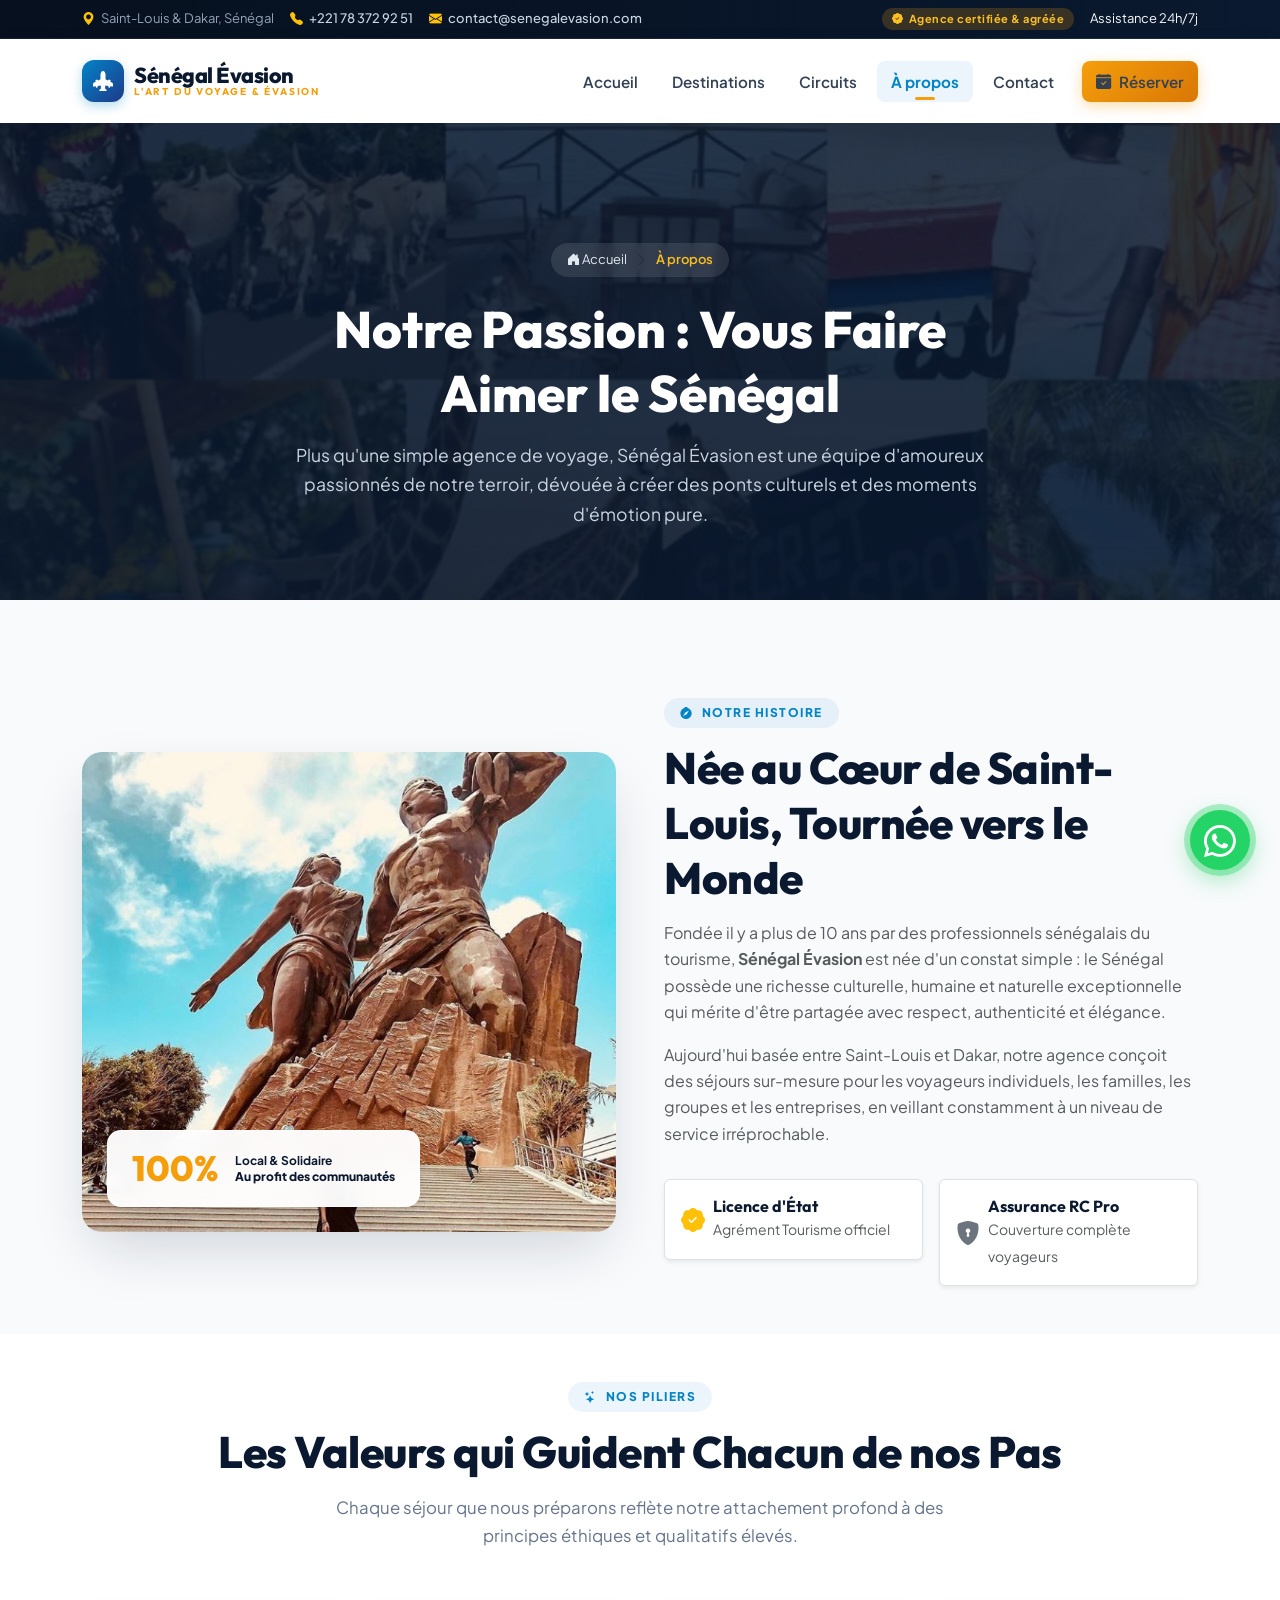
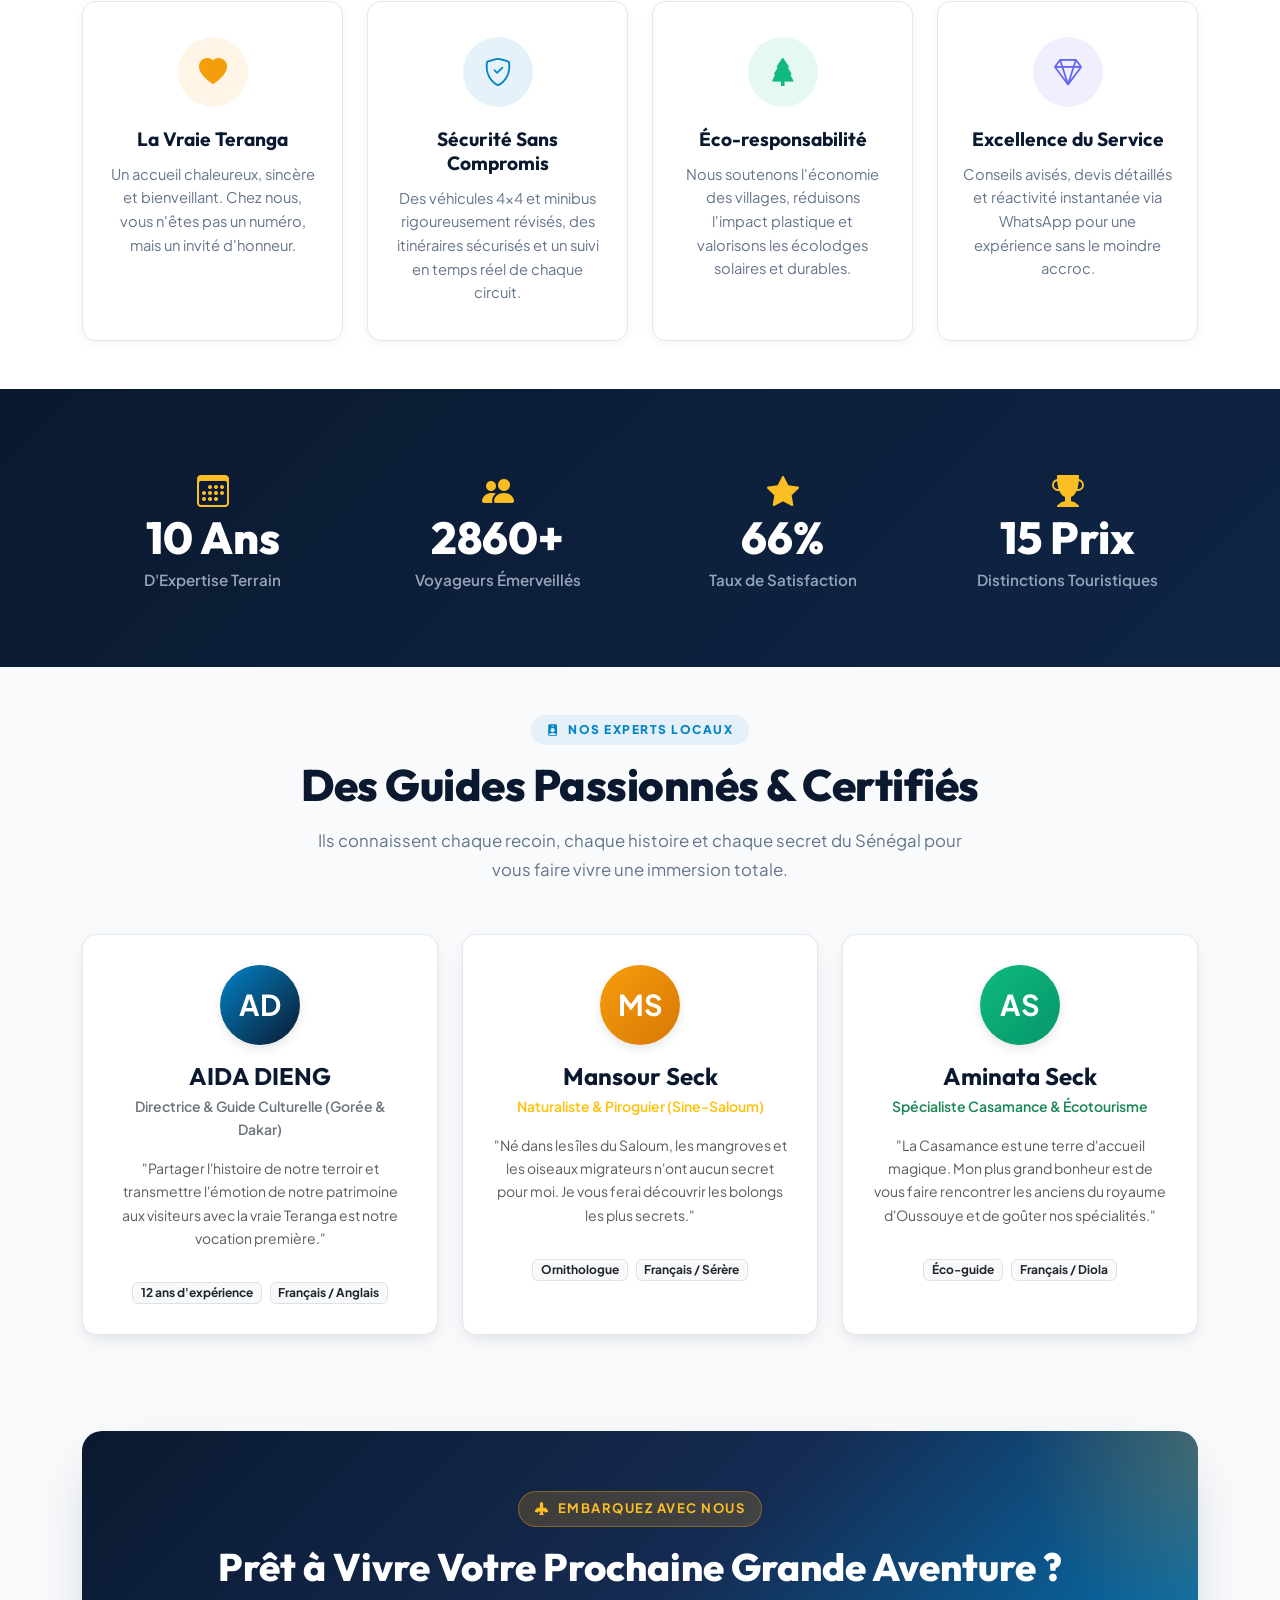
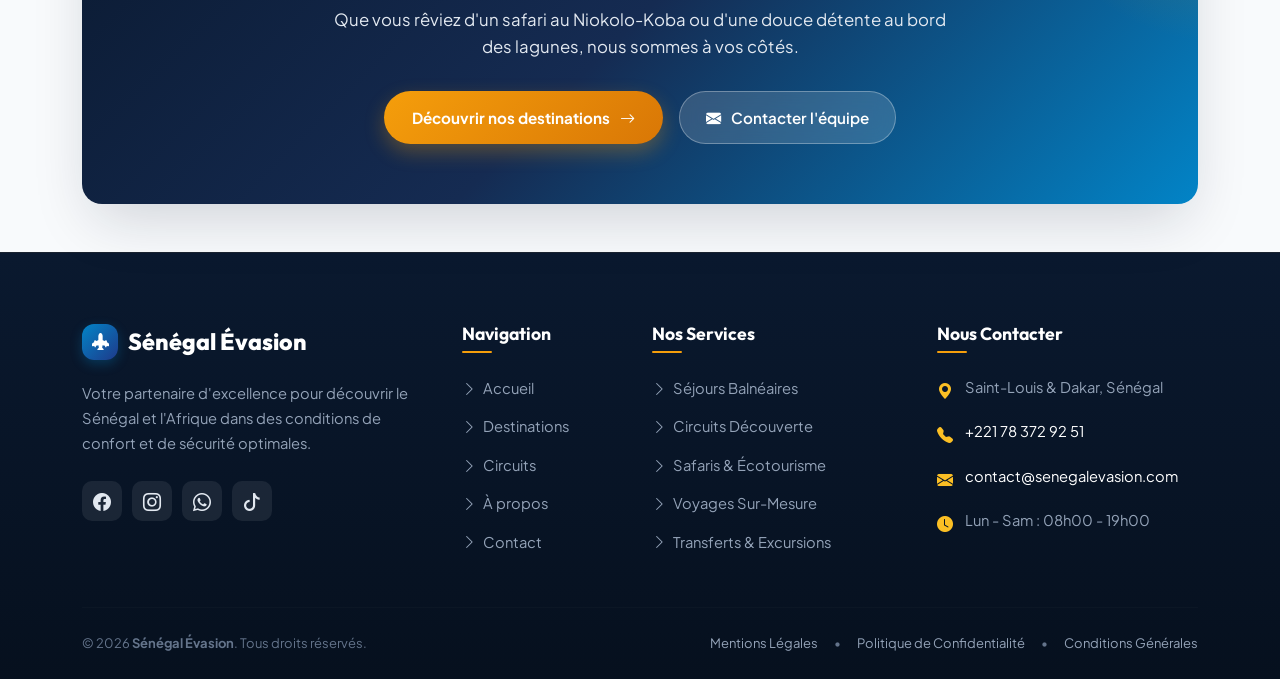
==== pages/apropos.html @ fc6376c0 "Add files via upload" ====
<!DOCTYPE html>
<html lang="fr">

<head>
    <meta charset="UTF-8">
    <meta name="viewport" content="width=device-width, initial-scale=1.0">
    <title>À Propos de Nous - Sénégal Évasion | Notre Histoire & Nos Valeurs</title>
    <meta name="description" content="Découvrez l'histoire de Sénégal Évasion, agence de voyage réceptive sénégalaise engagée pour un tourisme éthique, authentique et inoubliable.">

    <!-- Bootstrap 5 CSS -->
    <link href="https://cdn.jsdelivr.net/npm/bootstrap@5.3.3/dist/css/bootstrap.min.css" rel="stylesheet">

    <!-- Bootstrap Icons -->
    <link rel="stylesheet" href="https://cdn.jsdelivr.net/npm/bootstrap-icons@1.11.3/font/bootstrap-icons.min.css">

    <!-- Google Fonts -->
    <link rel="preconnect" href="https://fonts.googleapis.com">
    <link rel="preconnect" href="https://fonts.gstatic.com" crossorigin>
    <link href="https://fonts.googleapis.com/css2?family=Outfit:wght@400;500;600;700;800&family=Plus+Jakarta+Sans:wght@300;400;500;600;700;800&display=swap" rel="stylesheet">

    <!-- Stylesheet -->
    <link rel="stylesheet" href="../css/style.css">
</head>

<body>

    <!-- =====================================================
         1. TOP ANNOUNCEMENT BAR
    ===================================================== -->
    <div class="top-bar d-none d-md-block">
        <div class="container">
            <div class="d-flex justify-content-between align-items-center">
                <div class="d-flex align-items-center gap-3">
                    <span><i class="bi bi-geo-alt-fill text-warning me-1"></i> Saint-Louis & Dakar, Sénégal</span>
                    <span><i class="bi bi-telephone-fill text-warning me-1"></i> <a href="tel:+221783729251">+221 78 372 92 51</a></span>
                    <span><i class="bi bi-envelope-fill text-warning me-1"></i> <a href="mailto:contact@senegalevasion.com">contact@senegalevasion.com</a></span>
                </div>
                <div class="d-flex align-items-center gap-3">
                    <span class="top-bar-badge"><i class="bi bi-patch-check-fill"></i> Agence certifiée & agréée</span>
                    <span class="text-light">Assistance 24h/7j</span>
                </div>
            </div>
        </div>
    </div>

    <!-- =====================================================
         2. NAVBAR
    ===================================================== -->
    <nav class="navbar navbar-expand-lg sticky-top">
        <div class="container">
            <a class="navbar-brand" href="../index.html">
                <div class="brand-icon-wrapper">
                    <i class="bi bi-airplane-engines-fill"></i>
                </div>
                <div class="brand-text">
                    <span class="title">Sénégal Évasion</span>
                    <span class="subtitle">L'art du voyage & évasion</span>
                </div>
            </a>

            <button class="navbar-toggler" type="button" data-bs-toggle="collapse" data-bs-target="#mainMenu" aria-controls="mainMenu" aria-expanded="false" aria-label="Afficher le menu">
                <i class="bi bi-list fs-2 text-dark"></i>
            </button>

            <div class="collapse navbar-collapse" id="mainMenu">
                <ul class="navbar-nav ms-auto">
                    <li class="nav-item">
                        <a class="nav-link" href="../index.html">Accueil</a>
                    </li>
                    <li class="nav-item">
                        <a class="nav-link" href="destinations.html">Destinations</a>
                    </li>
                    <li class="nav-item">
                        <a class="nav-link" href="circuits.html">Circuits</a>
                    </li>
                    <li class="nav-item">
                        <a class="nav-link active" href="apropos.html">À propos</a>
                    </li>
                    <li class="nav-item">
                        <a class="nav-link" href="contact.html">Contact</a>
                    </li>
                    <li class="nav-item ms-lg-2 mt-2 mt-lg-0">
                        <a class="nav-link nav-btn-book" href="#reservationModal" data-bs-toggle="modal" data-bs-target="#reservationModal">
                            <i class="bi bi-calendar-check-fill"></i> Réserver
                        </a>
                    </li>
                </ul>
            </div>
        </div>
    </nav>

    <!-- =====================================================
         3. PAGE HERO BANNER
    ===================================================== -->
    <header class="page-hero-banner" style="background-image: linear-gradient(rgba(10, 25, 47, 0.85), rgba(10, 25, 47, 0.9)), url('../images/SENEGAL.jpg'); background-size: cover; background-position: center;">
        <div class="container page-hero-content">
            <div class="breadcrumb-custom">
                <a href="../index.html"><i class="bi bi-house-door-fill"></i> Accueil</a>
                <i class="bi bi-chevron-right text-muted"></i>
                <span>À propos</span>
            </div>
            <h1>Notre Passion : Vous Faire Aimer le Sénégal</h1>
            <p>Plus qu'une simple agence de voyage, Sénégal Évasion est une équipe d'amoureux passionnés de notre terroir, dévouée à créer des ponts culturels et des moments d'émotion pure.</p>
        </div>
    </header>

    <!-- =====================================================
         4. PRESENTATION & STORY
    ===================================================== -->
    <section class="py-5">
        <div class="container">
            <div class="row align-items-center g-5">
                <div class="col-lg-6">
                    <div class="engagement-image-wrapper">
                        <img src="../images/decouverte.jpg" alt="Découverte du Sénégal avec Sénégal Évasion">
                        <div class="floating-experience-card">
                            <div class="exp-number">100%</div>
                            <div class="exp-text">
                                Local & Solidaire<br>
                                <strong>Au profit des communautés</strong>
                            </div>
                        </div>
                    </div>
                </div>

                <div class="col-lg-6">
                    <span class="section-label"><i class="bi bi-compass-fill"></i> Notre Histoire</span>
                    <h2 class="section-title">Née au Cœur de Saint-Louis, Tournée vers le Monde</h2>
                    <p class="text-muted">Fondée il y a plus de 10 ans par des professionnels sénégalais du tourisme, <strong>Sénégal Évasion</strong> est née d'un constat simple : le Sénégal possède une richesse culturelle, humaine et naturelle exceptionnelle qui mérite d'être partagée avec respect, authenticité et élégance.</p>
                    <p class="text-muted">Aujourd'hui basée entre Saint-Louis et Dakar, notre agence conçoit des séjours sur-mesure pour les voyageurs individuels, les familles, les groupes et les entreprises, en veillant constamment à un niveau de service irréprochable.</p>

                    <div class="row g-3 mt-2">
                        <div class="col-sm-6">
                            <div class="d-flex align-items-center gap-2 p-3 bg-white rounded shadow-sm border">
                                <i class="bi bi-patch-check-fill text-warning fs-4"></i>
                                <div>
                                    <h6 class="mb-0 fw-bold">Licence d'État</h6>
                                    <small class="text-muted">Agrément Tourisme officiel</small>
                                </div>
                            </div>
                        </div>
                        <div class="col-sm-6">
                            <div class="d-flex align-items-center gap-2 p-3 bg-white rounded shadow-sm border">
                                <i class="bi bi-shield-lock-fill text-secondary fs-4"></i>
                                <div>
                                    <h6 class="mb-0 fw-bold">Assurance RC Pro</h6>
                                    <small class="text-muted">Couverture complète voyageurs</small>
                                </div>
                            </div>
                        </div>
                    </div>
                </div>
            </div>
        </div>
    </section>

    <!-- =====================================================
         5. CORE VALUES
    ===================================================== -->
    <section class="py-5 bg-white">
        <div class="container">
            <div class="section-header text-center">
                <span class="section-label"><i class="bi bi-stars"></i> Nos Piliers</span>
                <h2 class="section-title">Les Valeurs qui Guident Chacun de nos Pas</h2>
                <p class="section-subtitle">Chaque séjour que nous préparons reflète notre attachement profond à des principes éthiques et qualitatifs élevés.</p>
            </div>

            <div class="row g-4">
                <div class="col-lg-3 col-md-6">
                    <div class="feature-box">
                        <div class="feature-icon-circle" style="color: #F59E0B; background: rgba(245, 158, 11, 0.1);">
                            <i class="bi bi-heart-fill"></i>
                        </div>
                        <h4>La Vraie Teranga</h4>
                        <p>Un accueil chaleureux, sincère et bienveillant. Chez nous, vous n'êtes pas un numéro, mais un invité d'honneur.</p>
                    </div>
                </div>

                <div class="col-lg-3 col-md-6">
                    <div class="feature-box">
                        <div class="feature-icon-circle" style="color: #0284C7; background: rgba(2, 132, 199, 0.1);">
                            <i class="bi bi-shield-check"></i>
                        </div>
                        <h4>Sécurité Sans Compromis</h4>
                        <p>Des véhicules 4x4 et minibus rigoureusement révisés, des itinéraires sécurisés et un suivi en temps réel de chaque circuit.</p>
                    </div>
                </div>

                <div class="col-lg-3 col-md-6">
                    <div class="feature-box">
                        <div class="feature-icon-circle" style="color: #10B981; background: rgba(16, 185, 129, 0.1);">
                            <i class="bi bi-tree-fill"></i>
                        </div>
                        <h4>Éco-responsabilité</h4>
                        <p>Nous soutenons l'économie des villages, réduisons l'impact plastique et valorisons les écolodges solaires et durables.</p>
                    </div>
                </div>

                <div class="col-lg-3 col-md-6">
                    <div class="feature-box">
                        <div class="feature-icon-circle" style="color: #6366F1; background: rgba(99, 102, 241, 0.1);">
                            <i class="bi bi-gem"></i>
                        </div>
                        <h4>Excellence du Service</h4>
                        <p>Conseils avisés, devis détaillés et réactivité instantanée via WhatsApp pour une expérience sans le moindre accroc.</p>
                    </div>
                </div>
            </div>
        </div>
    </section>

    <!-- =====================================================
         6. STATS SECTION
    ===================================================== -->
    <section class="stats-section">
        <div class="container">
            <div class="row g-4">
                <div class="col-6 col-md-3">
                    <div class="stat-item">
                        <i class="bi bi-calendar3 stat-icon"></i>
                        <div class="stat-number" data-target="10" data-suffix=" Ans">10</div>
                        <p class="stat-title">D'Expertise Terrain</p>
                    </div>
                </div>
                <div class="col-6 col-md-3">
                    <div class="stat-item">
                        <i class="bi bi-people-fill stat-icon"></i>
                        <div class="stat-number" data-target="5200" data-suffix="+">5 200+</div>
                        <p class="stat-title">Voyageurs Émerveillés</p>
                    </div>
                </div>
                <div class="col-6 col-md-3">
                    <div class="stat-item">
                        <i class="bi bi-star-fill stat-icon"></i>
                        <div class="stat-number" data-target="99" data-suffix="%">99%</div>
                        <p class="stat-title">Taux de Satisfaction</p>
                    </div>
                </div>
                <div class="col-6 col-md-3">
                    <div class="stat-item">
                        <i class="bi bi-trophy-fill stat-icon"></i>
                        <div class="stat-number" data-target="15" data-suffix=" Prix">15</div>
                        <p class="stat-title">Distinctions Touristiques</p>
                    </div>
                </div>
            </div>
        </div>
    </section>

    <!-- =====================================================
         7. OUR TEAM OF CERTIFIED LOCAL GUIDES
    ===================================================== -->
    <section class="py-5">
        <div class="container">
            <div class="section-header text-center">
                <span class="section-label"><i class="bi bi-person-badge-fill"></i> Nos Experts Locaux</span>
                <h2 class="section-title">Des Guides Passionnés & Certifiés</h2>
                <p class="section-subtitle">Ils connaissent chaque recoin, chaque histoire et chaque secret du Sénégal pour vous faire vivre une immersion totale.</p>
            </div>

            <div class="row g-4">
                <!-- Guide 1 -->
                <div class="col-lg-4 col-md-6">
                    <div class="testimonial-card text-center">
                        <div class="client-avatar mx-auto mb-3" style="width: 80px; height: 80px; font-size: 1.8rem; background: linear-gradient(135deg, #0284C7 0%, #0A192F 100%);">
                            AD
                        </div>
                        <h4 class="fw-bold mb-1">AIDA DIENG</h4>
                        <span class="text-secondary fw-semibold small d-block mb-3">Directrice & Guide Culturelle (Gorée & Dakar)</span>
                        <p class="text-muted small">"Partager l'histoire de notre terroir et transmettre l'émotion de notre patrimoine aux visiteurs avec la vraie Teranga est notre vocation première."</p>
                        <div class="d-flex justify-content-center gap-2 mt-3">
                            <span class="badge bg-light text-dark border">12 ans d'expérience</span>
                            <span class="badge bg-light text-dark border">Français / Anglais</span>
                        </div>
                    </div>
                </div>

                <!-- Guide 2 -->
                <div class="col-lg-4 col-md-6">
                    <div class="testimonial-card text-center">
                        <div class="client-avatar mx-auto mb-3" style="width: 80px; height: 80px; font-size: 1.8rem; background: linear-gradient(135deg, #F59E0B 0%, #D97706 100%);">
                            MS
                        </div>
                        <h4 class="fw-bold mb-1">Mansour Seck</h4>
                        <span class="text-warning fw-semibold small d-block mb-3">Naturaliste & Piroguier (Sine-Saloum)</span>
                        <p class="text-muted small">"Né dans les îles du Saloum, les mangroves et les oiseaux migrateurs n'ont aucun secret pour moi. Je vous ferai découvrir les bolongs les plus secrets."</p>
                        <div class="d-flex justify-content-center gap-2 mt-3">
                            <span class="badge bg-light text-dark border">Ornithologue</span>
                            <span class="badge bg-light text-dark border">Français / Sérère</span>
                        </div>
                    </div>
                </div>

                <!-- Guide 3 -->
                <div class="col-lg-4 col-md-6">
                    <div class="testimonial-card text-center">
                        <div class="client-avatar mx-auto mb-3" style="width: 80px; height: 80px; font-size: 1.8rem; background: linear-gradient(135deg, #10B981 0%, #059669 100%);">
                            AS
                        </div>
                        <h4 class="fw-bold mb-1">Aminata Seck</h4>
                        <span class="text-success fw-semibold small d-block mb-3">Spécialiste Casamance & Écotourisme</span>
                        <p class="text-muted small">"La Casamance est une terre d'accueil magique. Mon plus grand bonheur est de vous faire rencontrer les anciens du royaume d'Oussouye et de goûter nos spécialités."</p>
                        <div class="d-flex justify-content-center gap-2 mt-3">
                            <span class="badge bg-light text-dark border">Éco-guide</span>
                            <span class="badge bg-light text-dark border">Français / Diola</span>
                        </div>
                    </div>
                </div>
            </div>
        </div>
    </section>

    <!-- =====================================================
         8. CTA BANNER
    ===================================================== -->
    <div class="container my-5">
        <div class="cta-banner text-center">
            <span class="hero-pill-badge mb-3"><i class="bi bi-airplane-engines-fill"></i> Embarquez avec nous</span>
            <h2>Prêt à Vivre Votre Prochaine Grande Aventure ?</h2>
            <p>Que vous rêviez d'un safari au Niokolo-Koba ou d'une douce détente au bord des lagunes, nous sommes à vos côtés.</p>
            <div class="d-flex flex-wrap justify-content-center gap-3">
                <a href="destinations.html" class="btn-main">
                    Découvrir nos destinations <i class="bi bi-arrow-right"></i>
                </a>
                <a href="contact.html" class="btn-secondary-custom">
                    <i class="bi bi-envelope-fill"></i> Contacter l'équipe
                </a>
            </div>
        </div>
    </div>

    <!-- =====================================================
         9. UNIVERSAL RESERVATION MODAL
    ===================================================== -->
    <div class="modal fade" id="reservationModal" tabindex="-1" aria-labelledby="reservationModalLabel" aria-hidden="true">
        <div class="modal-dialog modal-dialog-centered modal-lg">
            <div class="modal-content">
                <div class="modal-header">
                    <h5 class="modal-title" id="reservationModalLabel">
                        <i class="bi bi-airplane-engines-fill"></i> Réserver votre Voyage
                    </h5>
                    <button type="button" class="btn-close" data-bs-dismiss="modal" aria-label="Fermer"></button>
                </div>

                <div class="modal-body">
                    <p class="text-muted mb-4">Remplissez le formulaire et notre équipe se fera un plaisir d'organiser votre séjour dans les moindres détails.</p>

                    <form id="reservationForm">
                        <div class="row g-3">
                            <div class="col-md-6">
                                <label for="modalNom" class="form-label">Nom complet *</label>
                                <input type="text" class="form-control" id="modalNom" placeholder="Ex: Jean Dupont" required>
                            </div>

                            <div class="col-md-6">
                                <label for="modalEmail" class="form-label">Adresse email *</label>
                                <input type="email" class="form-control" id="modalEmail" placeholder="nom@exemple.com" required>
                            </div>

                            <div class="col-md-6">
                                <label for="modalTel" class="form-label">Téléphone / WhatsApp *</label>
                                <input type="tel" class="form-control" id="modalTel" placeholder="+221 77 000 00 00" required>
                            </div>

                            <div class="col-md-6">
                                <label for="destinationSelect" class="form-label">Destination ou Circuit *</label>
                                <select class="form-select" id="destinationSelect" required>
                                    <option value="" selected disabled>Choisir une destination</option>
                                    <option value="Île de Gorée">Île de Gorée</option>
                                    <option value="Lac Rose">Lac Rose</option>
                                    <option value="Delta du Saloum">Delta du Saloum</option>
                                    <option value="Désert de Lompoul">Désert de Lompoul</option>
                                    <option value="Saint-Louis">Saint-Louis Colonial</option>
                                    <option value="Cap Skirring">Cap Skirring</option>
                                    <option value="Parc National du Niokolo-Koba">Niokolo-Koba Safari</option>
                                    <option value="Circuit sur-mesure">Voyage 100% sur-mesure</option>
                                </select>
                            </div>

                            <div class="col-md-6">
                                <label for="modalDate" class="form-label">Date approximative</label>
                                <input type="date" class="form-control" id="modalDate">
                            </div>

                            <div class="col-md-6">
                                <label for="modalPersonnes" class="form-label">Nombre de voyageurs</label>
                                <select class="form-select" id="modalPersonnes">
                                    <option value="1 personne">1 personne (Solo)</option>
                                    <option value="2 personnes" selected>2 personnes (Couple / Duo)</option>
                                    <option value="3 à 5 personnes">3 à 5 personnes (Famille / Amis)</option>
                                    <option value="Plus de 6 personnes">Groupe (6 personnes et +)</option>
                                </select>
                            </div>

                            <div class="col-12">
                                <label for="modalMessage" class="form-label">Message / Attentes particulières</label>
                                <textarea class="form-control" id="modalMessage" rows="3" placeholder="Parlez-nous de vos envies de voyage..."></textarea>
                            </div>

                            <div class="col-12">
                                <div class="whatsapp-optin-box">
                                    <i class="bi bi-whatsapp"></i>
                                    <div class="form-check m-0">
                                        <input class="form-check-input" type="checkbox" id="sendWhatsAppCheckbox" checked>
                                        <label class="form-check-label" for="sendWhatsAppCheckbox">
                                            Ouvrir directement WhatsApp avec ma demande pour une réponse immédiate
                                        </label>
                                    </div>
                                </div>
                            </div>

                            <div class="col-12 mt-2">
                                <button type="submit" class="btn-main w-100 py-3">
                                    <i class="bi bi-send-fill"></i> Envoyer ma demande
                                </button>
                            </div>
                        </div>
                    </form>
                </div>
            </div>
        </div>
    </div>

    <!-- =====================================================
         10. FLOATING WHATSAPP BUTTON
    ===================================================== -->
    <a href="https://wa.me/221783729251?text=Bonjour%20Sénégal%20Évasion,%20je%20souhaite%20en%20savoir%20plus%20sur%20votre%20agence." target="_blank" class="floating-whatsapp" aria-label="Contactez-nous sur WhatsApp" title="Discutez avec un conseiller sur WhatsApp">
        <i class="bi bi-whatsapp"></i>
    </a>

    <!-- =====================================================
         11. FOOTER
    ===================================================== -->
    <footer class="footer">
        <div class="container">
            <div class="row g-4">
                <div class="col-lg-4 col-md-6">
                    <a href="../index.html" class="footer-brand">
                        <div class="brand-icon-wrapper" style="width: 36px; height: 36px; font-size: 17px;">
                            <i class="bi bi-airplane-engines-fill"></i>
                        </div>
                        Sénégal Évasion
                    </a>
                    <p class="footer-desc">
                        Votre partenaire d'excellence pour découvrir le Sénégal et l'Afrique dans des conditions de confort et de sécurité optimales.
                    </p>
                    <div class="footer-social-links">
                        <a href="#" aria-label="Facebook"><i class="bi bi-facebook"></i></a>
                        <a href="#" aria-label="Instagram"><i class="bi bi-instagram"></i></a>
                        <a href="https://wa.me/221783729251" target="_blank" aria-label="WhatsApp"><i class="bi bi-whatsapp"></i></a>
                        <a href="#" aria-label="TikTok"><i class="bi bi-tiktok"></i></a>
                    </div>
                </div>

                <div class="col-lg-2 col-md-6">
                    <h5>Navigation</h5>
                    <ul class="footer-links">
                        <li><a href="../index.html"><i class="bi bi-chevron-right"></i> Accueil</a></li>
                        <li><a href="destinations.html"><i class="bi bi-chevron-right"></i> Destinations</a></li>
                        <li><a href="circuits.html"><i class="bi bi-chevron-right"></i> Circuits</a></li>
                        <li><a href="apropos.html"><i class="bi bi-chevron-right"></i> À propos</a></li>
                        <li><a href="contact.html"><i class="bi bi-chevron-right"></i> Contact</a></li>
                    </ul>
                </div>

                <div class="col-lg-3 col-md-6">
                    <h5>Nos Services</h5>
                    <ul class="footer-links">
                        <li><a href="destinations.html"><i class="bi bi-chevron-right"></i> Séjours Balnéaires</a></li>
                        <li><a href="circuits.html"><i class="bi bi-chevron-right"></i> Circuits Découverte</a></li>
                        <li><a href="circuits.html"><i class="bi bi-chevron-right"></i> Safaris & Écotourisme</a></li>
                        <li><a href="#reservationModal" data-bs-toggle="modal"><i class="bi bi-chevron-right"></i> Voyages Sur-Mesure</a></li>
                        <li><a href="contact.html"><i class="bi bi-chevron-right"></i> Transferts & Excursions</a></li>
                    </ul>
                </div>

                <div class="col-lg-3 col-md-6">
                    <h5>Nous Contacter</h5>
                    <ul class="footer-contact-list">
                        <li>
                            <i class="bi bi-geo-alt-fill"></i>
                            <span>Saint-Louis & Dakar, Sénégal</span>
                        </li>
                        <li>
                            <i class="bi bi-telephone-fill"></i>
                            <span><a href="tel:+221783729251" class="text-white">+221 78 372 92 51</a></span>
                        </li>
                        <li>
                            <i class="bi bi-envelope-fill"></i>
                            <span><a href="mailto:contact@senegalevasion.com" class="text-white">contact@senegalevasion.com</a></span>
                        </li>
                        <li>
                            <i class="bi bi-clock-fill"></i>
                            <span>Lun - Sam : 08h00 - 19h00</span>
                        </li>
                    </ul>
                </div>
            </div>

            <hr class="footer-divider">

            <div class="footer-bottom">
                <p class="mb-0">© 2026 <strong>Sénégal Évasion</strong>. Tous droits réservés.</p>
                <div class="d-flex gap-3">
                    <a href="#">Mentions Légales</a>
                    <span>•</span>
                    <a href="#">Politique de Confidentialité</a>
                    <span>•</span>
                    <a href="#">Conditions Générales</a>
                </div>
            </div>
        </div>
    </footer>

    <!-- Bootstrap 5 JS Bundle -->
    <script src="https://cdn.jsdelivr.net/npm/bootstrap@5.3.3/dist/js/bootstrap.bundle.min.js"></script>

    <!-- Custom Main JS -->
    <script src="../js/main.js"></script>

</body>

</html>
---- css/style.css ----
/* ==========================================================================
   SÉNÉGAL ÉVASION - DESIGN SYSTEM & STYLESHEET
   Style moderne, professionnel, élégant & 100% responsive
   ========================================================================== */

@import url('https://fonts.googleapis.com/css2?family=Plus+Jakarta+Sans:wght@300;400;500;600;700;800&family=Outfit:wght@400;500;600;700;800&display=swap');

/* ==========================================================================
   1. VARIABLES & DESIGN TOKENS
   ========================================================================== */
:root {
    /* Brand Colors */
    --primary: #0A192F;
    --primary-dark: #06101E;
    --primary-light: #1E3A8A;
    --secondary: #0284C7;
    --secondary-light: #38BDF8;
    --accent: #F59E0B;
    --accent-hover: #D97706;
    --accent-gold: #FBBF24;
    --success: #10B981;
    --emerald: #059669;

    /* Neutral Colors */
    --dark: #0F172A;
    --dark-muted: #334155;
    --gray: #64748B;
    --gray-light: #E2E8F0;
    --gray-bg: #F8FAFC;
    --white: #FFFFFF;
    --card-bg: #FFFFFF;

    /* Typography */
    --font-heading: 'Outfit', -apple-system, BlinkMacSystemFont, sans-serif;
    --font-body: 'Plus Jakarta Sans', -apple-system, BlinkMacSystemFont, sans-serif;

    /* Shadows */
    --shadow-sm: 0 2px 8px rgba(15, 23, 42, 0.05);
    --shadow-md: 0 8px 24px -4px rgba(15, 23, 42, 0.08), 0 4px 10px -2px rgba(15, 23, 42, 0.04);
    --shadow-lg: 0 16px 40px -8px rgba(15, 23, 42, 0.12), 0 8px 16px -4px rgba(15, 23, 42, 0.06);
    --shadow-xl: 0 24px 60px -12px rgba(15, 23, 42, 0.18);
    --shadow-glow: 0 0 25px rgba(245, 158, 11, 0.35);

    /* Borders & Radius */
    --radius-sm: 8px;
    --radius-md: 14px;
    --radius-lg: 20px;
    --radius-pill: 9999px;
    --border: 1px solid #E2E8F0;

    /* Transitions */
    --transition: all 0.3s cubic-bezier(0.16, 1, 0.3, 1);
    --transition-slow: all 0.5s cubic-bezier(0.16, 1, 0.3, 1);
}

/* ==========================================================================
   2. RESET & BASE STYLES
   ========================================================================== */
*, *::before, *::after {
    margin: 0;
    padding: 0;
    box-sizing: border-box;
}

html {
    scroll-behavior: smooth;
    font-size: 16px;
    overflow-x: clip;
}

body {
    font-family: var(--font-body);
    background-color: var(--gray-bg);
    color: var(--dark);
    line-height: 1.65;
    -webkit-font-smoothing: antialiased;
    -moz-osx-font-smoothing: grayscale;
    overflow-x: clip;
}

h1, h2, h3, h4, h5, h6 {
    font-family: var(--font-heading);
    color: var(--primary);
    font-weight: 700;
    line-height: 1.25;
}

a {
    color: var(--secondary);
    text-decoration: none;
    transition: var(--transition);
}

a:hover {
    color: var(--accent-hover);
}

img {
    max-width: 100%;
    height: auto;
    display: block;
}

/* ==========================================================================
   3. TOP ANNOUNCEMENT BAR
   ========================================================================== */
.top-bar {
    background: linear-gradient(90deg, #06101E 0%, #0A192F 100%);
    color: #94A3B8;
    font-size: 13px;
    padding: 8px 0;
    border-bottom: 1px solid rgba(255, 255, 255, 0.08);
}

.top-bar a {
    color: #CBD5E1;
    font-weight: 500;
}

.top-bar a:hover {
    color: var(--accent-gold);
}

.top-bar-badge {
    background: rgba(245, 158, 11, 0.2);
    color: var(--accent-gold);
    padding: 2px 10px;
    border-radius: var(--radius-pill);
    font-size: 11px;
    font-weight: 700;
    letter-spacing: 0.5px;
    display: inline-flex;
    align-items: center;
    gap: 5px;
}

/* ==========================================================================
   4. NAVBAR
   ========================================================================== */
.navbar {
    position: sticky;
    top: 0;
    width: 100%;
    background-color: rgba(255, 255, 255, 0.95);
    backdrop-filter: blur(12px);
    -webkit-backdrop-filter: blur(12px);
    padding: 16px 0;
    box-shadow: 0 4px 20px rgba(0, 0, 0, 0.05);
    transition: var(--transition);
    z-index: 1030;
}

.navbar.scrolled {
    padding: 10px 0;
    background-color: rgba(255, 255, 255, 0.98);
    box-shadow: 0 8px 30px rgba(0, 0, 0, 0.1);
}

.navbar-brand {
    font-family: var(--font-heading);
    font-size: 1.45rem;
    font-weight: 800;
    color: var(--primary) !important;
    display: flex;
    align-items: center;
    gap: 10px;
    letter-spacing: -0.5px;
}

.brand-icon-wrapper {
    width: 42px;
    height: 42px;
    background: linear-gradient(135deg, var(--secondary) 0%, var(--primary-light) 100%);
    color: var(--white);
    border-radius: 12px;
    display: flex;
    align-items: center;
    justify-content: center;
    font-size: 20px;
    box-shadow: 0 4px 12px rgba(2, 132, 199, 0.3);
    transition: var(--transition);
}

.navbar-brand:hover .brand-icon-wrapper {
    transform: rotate(-10deg) scale(1.05);
}

.brand-text {
    display: flex;
    flex-direction: column;
    line-height: 1;
}

.brand-text .title {
    font-size: 1.35rem;
    font-weight: 800;
    color: var(--primary);
}

.brand-text .subtitle {
    font-size: 10px;
    font-weight: 700;
    color: var(--accent);
    letter-spacing: 1.8px;
    text-transform: uppercase;
}

.navbar-nav {
    gap: 6px;
    align-items: center;
}

.navbar-nav .nav-link {
    font-family: var(--font-body);
    font-size: 0.95rem;
    font-weight: 600;
    color: var(--dark-muted) !important;
    padding: 8px 14px !important;
    border-radius: var(--radius-sm);
    position: relative;
    transition: var(--transition);
}

.navbar-nav .nav-link:hover {
    color: var(--secondary) !important;
    background: rgba(2, 132, 199, 0.06);
}

.navbar-nav .nav-link.active {
    color: var(--secondary) !important;
    font-weight: 700;
    background: rgba(2, 132, 199, 0.08);
}

.navbar-nav .nav-link.active::after {
    content: '';
    position: absolute;
    bottom: 2px;
    left: 50%;
    transform: translateX(-50%);
    width: 20px;
    height: 3px;
    background: var(--accent);
    border-radius: var(--radius-pill);
}

.nav-btn-book {
    background: linear-gradient(135deg, var(--accent) 0%, var(--accent-hover) 100%);
    color: var(--white) !important;
    font-weight: 700;
    padding: 9px 20px !important;
    border-radius: var(--radius-pill);
    box-shadow: 0 4px 14px rgba(245, 158, 11, 0.35);
    display: inline-flex;
    align-items: center;
    gap: 8px;
    transition: var(--transition);
}

.nav-btn-book:hover {
    transform: translateY(-2px);
    box-shadow: 0 6px 20px rgba(245, 158, 11, 0.5);
    background: linear-gradient(135deg, var(--accent-hover) 0%, #B45309 100%);
    color: var(--white) !important;
}

.navbar-toggler {
    border: none;
    padding: 8px 10px;
    border-radius: var(--radius-sm);
    background: rgba(15, 23, 42, 0.04);
}

.navbar-toggler:focus {
    box-shadow: 0 0 0 3px rgba(2, 132, 199, 0.2);
}

/* ==========================================================================
   5. BUTTONS & UI CONTROLS
   ========================================================================== */
.btn-main, .btn-primary-custom {
    display: inline-flex;
    align-items: center;
    justify-content: center;
    gap: 10px;
    background: linear-gradient(135deg, var(--accent) 0%, var(--accent-hover) 100%);
    color: var(--white) !important;
    border: none;
    padding: 13px 28px;
    border-radius: var(--radius-pill);
    font-weight: 700;
    font-size: 0.95rem;
    box-shadow: 0 8px 20px rgba(245, 158, 11, 0.3);
    transition: var(--transition);
    cursor: pointer;
    text-decoration: none;
}

.btn-main:hover, .btn-primary-custom:hover {
    transform: translateY(-3px);
    box-shadow: 0 12px 28px rgba(245, 158, 11, 0.45);
    background: linear-gradient(135deg, var(--accent-hover) 0%, #B45309 100%);
    color: var(--white) !important;
}

.btn-secondary-custom {
    display: inline-flex;
    align-items: center;
    justify-content: center;
    gap: 10px;
    background: rgba(255, 255, 255, 0.15);
    backdrop-filter: blur(10px);
    color: var(--white) !important;
    border: 1px solid rgba(255, 255, 255, 0.3);
    padding: 13px 26px;
    border-radius: var(--radius-pill);
    font-weight: 600;
    font-size: 0.95rem;
    transition: var(--transition);
    cursor: pointer;
}

.btn-secondary-custom:hover {
    background: rgba(255, 255, 255, 0.95);
    color: var(--primary) !important;
    border-color: var(--white);
    transform: translateY(-3px);
    box-shadow: var(--shadow-md);
}

.btn-outline-primary-custom {
    display: inline-flex;
    align-items: center;
    justify-content: center;
    gap: 8px;
    background: transparent;
    color: var(--primary);
    border: 2px solid var(--primary);
    padding: 10px 22px;
    border-radius: var(--radius-pill);
    font-weight: 600;
    font-size: 0.9rem;
    transition: var(--transition);
}

.btn-outline-primary-custom:hover {
    background: var(--primary);
    color: var(--white) !important;
    transform: translateY(-2px);
    box-shadow: var(--shadow-sm);
}

/* ==========================================================================
   6. HERO SECTION
   ========================================================================== */
.hero {
    position: relative;
    background-color: var(--primary);
}

.carousel-hero {
    position: relative;
}

.carousel-img {
    height: 85vh;
    min-height: 580px;
    max-height: 850px;
    object-fit: cover;
    filter: brightness(45%) contrast(105%);
}

.carousel-overlay {
    position: absolute;
    inset: 0;
    background: linear-gradient(180deg, rgba(10, 25, 47, 0.3) 0%, rgba(10, 25, 47, 0.75) 100%);
    pointer-events: none;
}

.carousel-caption {
    position: absolute;
    top: 48%;
    left: 8%;
    right: 8%;
    transform: translateY(-50%);
    text-align: left;
    max-width: 800px;
    z-index: 5;
}

.hero-pill-badge {
    display: inline-flex;
    align-items: center;
    gap: 8px;
    background: rgba(245, 158, 11, 0.2);
    border: 1px solid rgba(245, 158, 11, 0.4);
    backdrop-filter: blur(8px);
    color: var(--accent-gold);
    font-size: 13px;
    font-weight: 700;
    letter-spacing: 1.5px;
    padding: 6px 16px;
    border-radius: var(--radius-pill);
    margin-bottom: 20px;
    text-transform: uppercase;
}

.carousel-caption h1 {
    font-size: clamp(2.4rem, 5vw, 4.2rem);
    font-weight: 800;
    color: var(--white);
    line-height: 1.15;
    margin-bottom: 20px;
    text-shadow: 0 4px 20px rgba(0, 0, 0, 0.5);
}

.carousel-caption h1 .text-highlight {
    background: linear-gradient(135deg, #FBBF24 0%, #F59E0B 100%);
    -webkit-background-clip: text;
    -webkit-text-fill-color: transparent;
}

.carousel-caption p {
    font-size: clamp(1rem, 1.8vw, 1.25rem);
    color: #E2E8F0;
    max-width: 640px;
    margin-bottom: 32px;
    line-height: 1.7;
    text-shadow: 0 2px 10px rgba(0, 0, 0, 0.4);
}

.hero-actions {
    display: flex;
    flex-wrap: wrap;
    gap: 15px;
    align-items: center;
}

.carousel-indicators [data-bs-target] {
    width: 35px;
    height: 5px;
    border-radius: var(--radius-pill);
    background-color: rgba(255, 255, 255, 0.4);
    border: none;
    margin: 0 5px;
    transition: var(--transition);
}

.carousel-indicators .active {
    background-color: var(--accent);
    width: 50px;
}

/* ==========================================================================
   7. QUICK SEARCH / BOOKING WIDGET (FLOATING ON HERO)
   ========================================================================== */
.hero-search-wrapper {
    position: relative;
    z-index: 20;
    margin-top: -65px;
    padding-bottom: 40px;
}

.hero-search-card {
    background: var(--white);
    border-radius: var(--radius-lg);
    padding: 25px 30px;
    box-shadow: var(--shadow-xl);
    border: 1px solid rgba(226, 232, 240, 0.8);
}

.search-field {
    position: relative;
}

.search-field label {
    font-size: 12px;
    font-weight: 700;
    color: var(--gray);
    text-transform: uppercase;
    letter-spacing: 0.8px;
    margin-bottom: 6px;
    display: flex;
    align-items: center;
    gap: 6px;
}

.search-field label i {
    color: var(--secondary);
}

.search-field .form-select,
.search-field .form-control {
    border: 1px solid #E2E8F0;
    border-radius: var(--radius-sm);
    padding: 10px 14px;
    font-size: 0.95rem;
    font-weight: 600;
    color: var(--dark);
    background-color: #F8FAFC;
    transition: var(--transition);
}

.search-field .form-select:focus,
.search-field .form-control:focus {
    border-color: var(--secondary);
    background-color: var(--white);
    box-shadow: 0 0 0 3px rgba(2, 132, 199, 0.15);
}

/* ==========================================================================
   8. SECTION HEADERS & LABELS
   ========================================================================== */
.section-header {
    margin-bottom: 50px;
}

.section-label {
    display: inline-flex;
    align-items: center;
    gap: 8px;
    background: rgba(2, 132, 199, 0.08);
    color: var(--secondary);
    padding: 5px 16px;
    border-radius: var(--radius-pill);
    font-size: 12px;
    font-weight: 800;
    letter-spacing: 1.5px;
    text-transform: uppercase;
    margin-bottom: 12px;
}

.section-title {
    font-size: clamp(2rem, 3.5vw, 2.75rem);
    font-weight: 800;
    color: var(--primary);
    margin-bottom: 15px;
    letter-spacing: -0.5px;
}

.section-subtitle {
    font-size: 1.05rem;
    color: var(--gray);
    max-width: 680px;
    margin: 0 auto;
    line-height: 1.7;
}

/* ==========================================================================
   9. INTERACTIVE FILTER TABS
   ========================================================================== */
.filter-tabs-wrapper {
    display: flex;
    flex-wrap: wrap;
    justify-content: center;
    gap: 10px;
    margin-bottom: 40px;
}

.filter-btn {
    background: var(--white);
    border: 1px solid #E2E8F0;
    color: var(--dark-muted);
    font-weight: 600;
    font-size: 0.9rem;
    padding: 9px 20px;
    border-radius: var(--radius-pill);
    transition: var(--transition);
    cursor: pointer;
    box-shadow: var(--shadow-sm);
}

.filter-btn:hover {
    background: #F1F5F9;
    color: var(--primary);
    transform: translateY(-2px);
}

.filter-btn.active {
    background: var(--primary);
    color: var(--white);
    border-color: var(--primary);
    box-shadow: 0 4px 14px rgba(10, 25, 47, 0.3);
}

/* ==========================================================================
   10. CARDS (DESTINATIONS & CIRCUITS)
   ========================================================================== */
.experience-card, .destination-card, .circuit-card {
    background: var(--white);
    border-radius: var(--radius-md);
    overflow: hidden;
    border: 1px solid #E2E8F0;
    box-shadow: var(--shadow-md);
    transition: var(--transition);
    display: flex;
    flex-direction: column;
    height: 100%;
}

.experience-card:hover, .destination-card:hover, .circuit-card:hover {
    transform: translateY(-8px);
    box-shadow: var(--shadow-xl);
    border-color: rgba(2, 132, 199, 0.3);
}

.card-media-wrapper {
    position: relative;
    height: 240px;
    overflow: hidden;
}

.circuit-card .card-media-wrapper {
    height: 280px;
}

.card-media-wrapper img {
    width: 100%;
    height: 100%;
    object-fit: cover;
    object-position: center;
    transition: transform 0.6s cubic-bezier(0.16, 1, 0.3, 1);
}

.experience-card:hover .card-media-wrapper img,
.destination-card:hover .card-media-wrapper img,
.circuit-card:hover .card-media-wrapper img {
    transform: scale(1.05);
}

.card-badge-top-left {
    position: absolute;
    top: 14px;
    left: 14px;
    background: rgba(10, 25, 47, 0.75);
    backdrop-filter: blur(8px);
    color: var(--white);
    font-size: 12px;
    font-weight: 700;
    padding: 5px 12px;
    border-radius: var(--radius-pill);
    display: flex;
    align-items: center;
    gap: 6px;
    z-index: 2;
}

.card-badge-top-right {
    position: absolute;
    top: 14px;
    right: 14px;
    background: var(--accent);
    color: var(--dark);
    font-size: 12px;
    font-weight: 800;
    padding: 5px 12px;
    border-radius: var(--radius-pill);
    box-shadow: 0 2px 10px rgba(0, 0, 0, 0.2);
    z-index: 2;
}

.card-rating-badge {
    position: absolute;
    bottom: 14px;
    left: 14px;
    background: rgba(255, 255, 255, 0.95);
    backdrop-filter: blur(6px);
    color: var(--dark);
    font-size: 12px;
    font-weight: 700;
    padding: 4px 10px;
    border-radius: var(--radius-pill);
    display: flex;
    align-items: center;
    gap: 5px;
    z-index: 2;
    box-shadow: 0 2px 8px rgba(0, 0, 0, 0.15);
}

.card-rating-badge i {
    color: var(--accent);
}

.card-content {
    padding: 24px;
    display: flex;
    flex-direction: column;
    flex-grow: 1;
}

.card-location {
    font-size: 12px;
    font-weight: 700;
    color: var(--secondary);
    text-transform: uppercase;
    letter-spacing: 1px;
    display: flex;
    align-items: center;
    gap: 5px;
    margin-bottom: 8px;
}

.card-title {
    font-size: 1.3rem;
    font-weight: 700;
    color: var(--primary);
    margin-bottom: 10px;
}

.card-desc {
    color: var(--gray);
    font-size: 0.92rem;
    line-height: 1.65;
    margin-bottom: 18px;
    flex-grow: 1;
}

.card-features-list {
    list-style: none;
    padding: 0;
    margin: 0 0 20px 0;
    display: flex;
    flex-wrap: wrap;
    gap: 8px;
}

.card-features-list li {
    font-size: 11px;
    font-weight: 600;
    background: #F1F5F9;
    color: var(--dark-muted);
    padding: 4px 10px;
    border-radius: var(--radius-sm);
    display: flex;
    align-items: center;
    gap: 4px;
}

.card-features-list li i {
    color: var(--emerald);
}

.card-footer-action {
    display: flex;
    align-items: center;
    justify-content: space-between;
    padding-top: 16px;
    border-top: 1px solid #F1F5F9;
    margin-top: auto;
}

.card-price-block {
    display: flex;
    flex-direction: column;
}

.price-label {
    font-size: 11px;
    color: var(--gray);
    font-weight: 600;
}

.price-value {
    font-size: 1.25rem;
    font-weight: 800;
    color: var(--primary);
    font-family: var(--font-heading);
}

.price-value small {
    font-size: 12px;
    font-weight: 500;
    color: var(--gray);
}

/* ==========================================================================
   11. FEATURES / WHY US & ENGAGEMENTS
   ========================================================================== */
.feature-box {
    background: var(--white);
    border-radius: var(--radius-md);
    padding: 35px 25px;
    text-align: center;
    border: 1px solid #E2E8F0;
    box-shadow: var(--shadow-sm);
    transition: var(--transition);
    height: 100%;
}

.feature-box:hover {
    transform: translateY(-6px);
    box-shadow: var(--shadow-lg);
    border-color: rgba(2, 132, 199, 0.3);
}

.feature-icon-circle {
    width: 70px;
    height: 70px;
    border-radius: 50%;
    background: linear-gradient(135deg, rgba(2, 132, 199, 0.1) 0%, rgba(10, 25, 47, 0.05) 100%);
    color: var(--secondary);
    font-size: 28px;
    display: flex;
    align-items: center;
    justify-content: center;
    margin: 0 auto 20px;
    transition: var(--transition);
}

.feature-box:hover .feature-icon-circle {
    background: linear-gradient(135deg, var(--secondary) 0%, var(--primary-light) 100%);
    color: var(--white);
    transform: scale(1.1) rotate(5deg);
}

.feature-box h4 {
    font-size: 1.2rem;
    font-weight: 700;
    margin-bottom: 12px;
}

.feature-box p {
    color: var(--gray);
    font-size: 0.92rem;
    line-height: 1.6;
    margin: 0;
}

/* Engagement Split Section */
.engagement-image-wrapper {
    position: relative;
    border-radius: var(--radius-lg);
    overflow: hidden;
    box-shadow: var(--shadow-xl);
}

.engagement-image-wrapper img {
    width: 100%;
    height: 480px;
    object-fit: cover;
}

.floating-experience-card {
    position: absolute;
    bottom: 25px;
    left: 25px;
    background: rgba(255, 255, 255, 0.96);
    backdrop-filter: blur(12px);
    padding: 20px 24px;
    border-radius: var(--radius-md);
    box-shadow: var(--shadow-lg);
    border: 1px solid rgba(255, 255, 255, 0.8);
    display: flex;
    align-items: center;
    gap: 16px;
}

.floating-experience-card .exp-number {
    font-size: 2.2rem;
    font-weight: 800;
    font-family: var(--font-heading);
    color: var(--accent);
    line-height: 1;
}

.floating-experience-card .exp-text {
    font-size: 12px;
    font-weight: 700;
    color: var(--primary);
    line-height: 1.3;
}

.engagement-item-modern {
    display: flex;
    gap: 18px;
    margin-bottom: 24px;
}

.engagement-icon-modern {
    min-width: 48px;
    width: 48px;
    height: 48px;
    border-radius: 12px;
    background: rgba(2, 132, 199, 0.1);
    color: var(--secondary);
    display: flex;
    align-items: center;
    justify-content: center;
    font-size: 20px;
}

.engagement-item-modern h5 {
    font-size: 1.1rem;
    font-weight: 700;
    margin-bottom: 6px;
}

.engagement-item-modern p {
    color: var(--gray);
    font-size: 0.92rem;
    line-height: 1.6;
    margin: 0;
}

/* ==========================================================================
   12. STATS SECTION (COUNTER BAR)
   ========================================================================== */
.stats-section {
    background: linear-gradient(135deg, var(--primary) 0%, #0F2546 100%);
    color: var(--white);
    padding: 60px 0;
    position: relative;
}

.stat-item {
    text-align: center;
    padding: 15px;
}

.stat-icon {
    font-size: 32px;
    color: var(--accent-gold);
    margin-bottom: 10px;
}

.stat-number {
    font-size: 2.8rem;
    font-weight: 800;
    font-family: var(--font-heading);
    color: var(--white);
    line-height: 1;
    margin-bottom: 6px;
}

.stat-title {
    font-size: 0.95rem;
    color: #94A3B8;
    font-weight: 600;
    margin: 0;
}

/* ==========================================================================
   13. TESTIMONIALS (AVIS CLIENTS)
   ========================================================================== */
.testimonial-card {
    background: var(--white);
    border-radius: var(--radius-md);
    padding: 30px;
    border: 1px solid #E2E8F0;
    box-shadow: var(--shadow-md);
    transition: var(--transition);
    height: 100%;
    display: flex;
    flex-direction: column;
}

.testimonial-card:hover {
    transform: translateY(-5px);
    box-shadow: var(--shadow-lg);
    border-color: rgba(2, 132, 199, 0.3);
}

.testimonial-header {
    display: flex;
    align-items: center;
    gap: 15px;
    margin-bottom: 18px;
}

.client-avatar {
    width: 54px;
    height: 54px;
    border-radius: 50%;
    background: linear-gradient(135deg, var(--secondary) 0%, var(--primary) 100%);
    color: var(--white);
    display: flex;
    align-items: center;
    justify-content: center;
    font-weight: 700;
    font-size: 1.1rem;
    box-shadow: 0 4px 10px rgba(0, 0, 0, 0.1);
}

.client-info h5 {
    font-size: 1.05rem;
    font-weight: 700;
    margin: 0 0 3px 0;
}

.client-info span {
    font-size: 12px;
    color: var(--gray);
}

.testimonial-stars {
    color: var(--accent);
    font-size: 14px;
    margin-bottom: 14px;
}

.testimonial-text {
    font-style: italic;
    color: var(--dark-muted);
    font-size: 0.95rem;
    line-height: 1.7;
    flex-grow: 1;
    margin: 0;
}

/* ==========================================================================
   14. FAQ ACCORDION
   ========================================================================== */
.accordion-custom .accordion-item {
    border: 1px solid #E2E8F0;
    border-radius: var(--radius-md) !important;
    margin-bottom: 12px;
    overflow: hidden;
    box-shadow: var(--shadow-sm);
    background: var(--white);
}

.accordion-custom .accordion-button {
    font-family: var(--font-heading);
    font-weight: 700;
    font-size: 1.05rem;
    color: var(--primary);
    padding: 18px 24px;
    background: var(--white);
}

.accordion-custom .accordion-button:not(.collapsed) {
    background: rgba(2, 132, 199, 0.05);
    color: var(--secondary);
    box-shadow: none;
}

.accordion-custom .accordion-button:focus {
    box-shadow: none;
    border-color: var(--secondary);
}

.accordion-custom .accordion-body {
    padding: 20px 24px;
    color: var(--gray);
    font-size: 0.95rem;
    line-height: 1.7;
}

/* ==========================================================================
   15. CTA BANNER (CALL TO ACTION)
   ========================================================================== */
.cta-banner {
    background: linear-gradient(135deg, #0A192F 0%, #152B52 50%, #0284C7 100%);
    color: var(--white);
    border-radius: var(--radius-lg);
    padding: 60px 40px;
    position: relative;
    overflow: hidden;
    box-shadow: var(--shadow-xl);
}

.cta-banner::before {
    content: '';
    position: absolute;
    top: -50%;
    right: -20%;
    width: 400px;
    height: 400px;
    background: radial-gradient(circle, rgba(245, 158, 11, 0.25) 0%, transparent 70%);
    pointer-events: none;
}

.cta-banner h2 {
    color: var(--white);
    font-size: clamp(1.8rem, 3vw, 2.5rem);
    font-weight: 800;
    margin-bottom: 15px;
}

.cta-banner p {
    color: #E2E8F0;
    font-size: 1.05rem;
    max-width: 620px;
    margin: 0 auto 30px;
}

/* ==========================================================================
   16. SUB-PAGES HERO BANNER (PAGE HEADER)
   ========================================================================== */
.page-hero-banner {
    position: relative;
    padding: 120px 0 70px;
    background: linear-gradient(135deg, var(--primary-dark) 0%, var(--primary) 100%);
    color: var(--white);
    text-align: center;
    margin-bottom: 50px;
    overflow: hidden;
}

.page-hero-banner::before {
    content: '';
    position: absolute;
    inset: 0;
    background-size: cover;
    background-position: center;
    opacity: 0.22;
    filter: blur(2px);
}

.page-hero-content {
    position: relative;
    z-index: 2;
    max-width: 750px;
    margin: 0 auto;
}

.page-hero-content h1 {
    color: var(--white);
    font-size: clamp(2.2rem, 4vw, 3.4rem);
    font-weight: 800;
    margin-bottom: 16px;
}

.page-hero-content p {
    color: #CBD5E1;
    font-size: 1.1rem;
    line-height: 1.7;
    margin: 0;
}

.breadcrumb-custom {
    display: inline-flex;
    align-items: center;
    gap: 8px;
    background: rgba(255, 255, 255, 0.1);
    backdrop-filter: blur(6px);
    padding: 6px 16px;
    border-radius: var(--radius-pill);
    font-size: 13px;
    margin-bottom: 20px;
}

.breadcrumb-custom a {
    color: #E2E8F0;
}

.breadcrumb-custom span {
    color: var(--accent-gold);
    font-weight: 600;
}

/* ==========================================================================
   17. CIRCUIT ITINERARY / TIMELINE
   ========================================================================== */
.circuit-itinerary-list {
    border-left: 2px solid #E2E8F0;
    padding-left: 20px;
    margin-left: 10px;
    margin-top: 15px;
}

.itinerary-step {
    position: relative;
    margin-bottom: 18px;
}

.itinerary-step::before {
    content: '';
    position: absolute;
    left: -27px;
    top: 4px;
    width: 12px;
    height: 12px;
    border-radius: 50%;
    background: var(--accent);
    border: 2px solid var(--white);
    box-shadow: 0 0 0 3px rgba(245, 158, 11, 0.3);
}

.itinerary-step h6 {
    font-size: 0.95rem;
    font-weight: 700;
    margin-bottom: 3px;
    color: var(--primary);
}

.itinerary-step p {
    font-size: 0.85rem;
    color: var(--gray);
    margin: 0;
}

/* ==========================================================================
   18. CONTACT PAGE COMPONENTS
   ========================================================================== */
.contact-info-card {
    background: var(--white);
    border-radius: var(--radius-md);
    padding: 30px;
    border: 1px solid #E2E8F0;
    box-shadow: var(--shadow-md);
    height: 100%;
}

.contact-detail-row {
    display: flex;
    align-items: flex-start;
    gap: 16px;
    margin-bottom: 24px;
}

.contact-detail-icon {
    width: 46px;
    height: 46px;
    border-radius: 12px;
    background: rgba(2, 132, 199, 0.1);
    color: var(--secondary);
    display: flex;
    align-items: center;
    justify-content: center;
    font-size: 20px;
    flex-shrink: 0;
}

.contact-detail-row h6 {
    font-size: 1rem;
    font-weight: 700;
    margin-bottom: 4px;
}

.contact-detail-row p {
    color: var(--gray);
    font-size: 0.92rem;
    margin: 0;
    line-height: 1.5;
}

.map-card-wrapper {
    border-radius: var(--radius-md);
    overflow: hidden;
    box-shadow: var(--shadow-md);
    border: 1px solid #E2E8F0;
}

.map-card-wrapper iframe {
    width: 100%;
    height: 350px;
    display: block;
    border: none;
}

/* ==========================================================================
   19. UNIVERSAL RESERVATION MODAL
   ========================================================================== */
.modal-content {
    border: none;
    border-radius: var(--radius-lg);
    overflow: hidden;
    box-shadow: var(--shadow-xl);
}

.modal-header {
    background: linear-gradient(135deg, var(--primary) 0%, #152B52 100%);
    color: var(--white);
    padding: 24px 30px;
    border-bottom: none;
}

.modal-title {
    font-size: 1.3rem;
    font-weight: 700;
    color: var(--white);
    display: flex;
    align-items: center;
    gap: 10px;
}

.modal-title i {
    color: var(--accent-gold);
}

.modal-header .btn-close {
    filter: brightness(0) invert(1);
    opacity: 0.8;
}

.modal-body {
    padding: 30px;
    background: #FAFAFA;
}

.modal-body .form-label {
    font-size: 0.9rem;
    font-weight: 600;
    color: var(--dark-muted);
    margin-bottom: 6px;
}

.modal-body .form-control,
.modal-body .form-select {
    border: 1px solid #CBD5E1;
    border-radius: var(--radius-sm);
    padding: 12px 14px;
    font-size: 0.95rem;
    background-color: var(--white);
    transition: var(--transition);
}

.modal-body .form-control:focus,
.modal-body .form-select:focus {
    border-color: var(--secondary);
    box-shadow: 0 0 0 3px rgba(2, 132, 199, 0.15);
}

.whatsapp-optin-box {
    background: rgba(16, 185, 129, 0.08);
    border: 1px solid rgba(16, 185, 129, 0.25);
    border-radius: var(--radius-sm);
    padding: 14px;
    margin-bottom: 20px;
    display: flex;
    align-items: center;
    gap: 12px;
}

.whatsapp-optin-box i {
    color: #10B981;
    font-size: 24px;
}

.whatsapp-optin-box label {
    font-size: 13px;
    font-weight: 600;
    color: var(--dark);
    margin: 0;
    cursor: pointer;
}

/* ==========================================================================
   20. FLOATING WHATSAPP BUTTON
   ========================================================================== */
.floating-whatsapp {
    position: fixed;
    bottom: 30px;
    right: 30px;
    width: 60px;
    height: 60px;
    border-radius: 50%;
    background: #25D366;
    color: var(--white);
    display: flex;
    align-items: center;
    justify-content: center;
    font-size: 32px;
    box-shadow: 0 8px 25px rgba(37, 211, 102, 0.45);
    z-index: 1020;
    transition: var(--transition);
    text-decoration: none;
}

.floating-whatsapp:hover {
    transform: scale(1.1) translateY(-4px);
    box-shadow: 0 12px 30px rgba(37, 211, 102, 0.65);
    color: var(--white);
}

.floating-whatsapp::before {
    content: '';
    position: absolute;
    inset: -6px;
    border-radius: 50%;
    background: rgba(37, 211, 102, 0.35);
    animation: pulseWhatsapp 2s infinite;
    z-index: -1;
}

@keyframes pulseWhatsapp {
    0% {
        transform: scale(0.95);
        opacity: 0.8;
    }
    70% {
        transform: scale(1.3);
        opacity: 0;
    }
    100% {
        transform: scale(1.4);
        opacity: 0;
    }
}

/* ==========================================================================
   21. FOOTER
   ========================================================================== */
.footer {
    background: linear-gradient(180deg, #0A192F 0%, #06101E 100%);
    color: #94A3B8;
    padding: 70px 0 25px;
    border-top: 1px solid rgba(255, 255, 255, 0.08);
}

.footer-brand {
    font-family: var(--font-heading);
    font-size: 1.45rem;
    font-weight: 800;
    color: var(--white) !important;
    display: inline-flex;
    align-items: center;
    gap: 10px;
    margin-bottom: 20px;
}

.footer-desc {
    color: #94A3B8;
    font-size: 0.92rem;
    line-height: 1.7;
    margin-bottom: 25px;
    max-width: 340px;
}

.footer-social-links {
    display: flex;
    gap: 10px;
}

.footer-social-links a {
    width: 40px;
    height: 40px;
    border-radius: 10px;
    background: rgba(255, 255, 255, 0.08);
    color: #E2E8F0;
    display: flex;
    align-items: center;
    justify-content: center;
    font-size: 18px;
    transition: var(--transition);
}

.footer-social-links a:hover {
    background: var(--accent);
    color: var(--dark);
    transform: translateY(-4px);
}

.footer h5 {
    color: var(--white);
    font-size: 1.1rem;
    font-weight: 700;
    margin-bottom: 22px;
    position: relative;
    padding-bottom: 8px;
}

.footer h5::after {
    content: '';
    position: absolute;
    bottom: 0;
    left: 0;
    width: 30px;
    height: 2px;
    background: var(--accent);
    border-radius: var(--radius-pill);
}

.footer-links {
    list-style: none;
    padding: 0;
    margin: 0;
}

.footer-links li {
    margin-bottom: 12px;
}

.footer-links a {
    color: #94A3B8;
    font-size: 0.92rem;
    transition: var(--transition);
    display: inline-flex;
    align-items: center;
    gap: 6px;
}

.footer-links a:hover {
    color: var(--accent-gold);
    transform: translateX(4px);
}

.footer-contact-list {
    list-style: none;
    padding: 0;
    margin: 0;
}

.footer-contact-list li {
    display: flex;
    align-items: flex-start;
    gap: 12px;
    margin-bottom: 15px;
    font-size: 0.92rem;
    color: #94A3B8;
}

.footer-contact-list i {
    color: var(--accent-gold);
    font-size: 16px;
    margin-top: 3px;
    flex-shrink: 0;
}

.footer-divider {
    border-color: rgba(255, 255, 255, 0.08);
    margin: 40px 0 25px;
}

.footer-bottom {
    display: flex;
    align-items: center;
    justify-content: space-between;
    font-size: 13px;
    color: #64748B;
}

.footer-bottom a {
    color: #94A3B8;
}

.footer-bottom a:hover {
    color: var(--accent-gold);
}

/* ==========================================================================
   22. RESPONSIVE BREAKPOINTS
   ========================================================================== */
@media (max-width: 991.98px) {
    .navbar-collapse {
        background: var(--white);
        padding: 20px;
        border-radius: var(--radius-md);
        margin-top: 15px;
        box-shadow: var(--shadow-xl);
        border: 1px solid #E2E8F0;
    }

    .navbar-nav {
        align-items: flex-start;
        gap: 8px;
    }

    .navbar-nav .nav-link {
        width: 100%;
        padding: 10px 14px !important;
    }

    .nav-btn-book {
        width: 100%;
        justify-content: center;
        margin-top: 10px;
    }

    .hero-search-wrapper {
        margin-top: -30px;
    }

    .carousel-caption {
        top: 45%;
        left: 6%;
        right: 6%;
    }

    .engagement-image-wrapper img {
        height: 380px;
    }
}

@media (max-width: 767.98px) {
    .top-bar {
        display: none;
    }

    .carousel-img {
        height: 70vh;
        min-height: 480px;
    }

    .carousel-caption {
        top: 50%;
        text-align: center;
    }

    .hero-actions {
        justify-content: center;
    }

    .hero-search-card {
        padding: 20px;
    }

    .floating-experience-card {
        bottom: 15px;
        left: 15px;
        padding: 12px 16px;
    }

    .stat-number {
        font-size: 2.2rem;
    }

    .cta-banner {
        padding: 40px 20px;
        text-align: center;
    }

    .footer-bottom {
        flex-direction: column;
        gap: 10px;
        text-align: center;
    }

    .floating-whatsapp {
        bottom: 20px;
        right: 20px;
        width: 52px;
        height: 52px;
        font-size: 28px;
    }
}

@media (max-width: 575.98px) {
    .section-header {
        margin-bottom: 35px;
    }

    .section-title {
        font-size: 1.8rem;
    }

    .carousel-caption h1 {
        font-size: 1.9rem;
    }

    .carousel-caption p {
        font-size: 0.95rem;
    }

    .btn-main, .btn-primary-custom, .btn-secondary-custom {
        width: 100%;
        padding: 12px 20px;
    }

    .hero-actions {
        flex-direction: column;
        width: 100%;
    }

    .card-footer-action {
        flex-direction: column;
        align-items: flex-start;
        gap: 12px;
    }

    .card-footer-action .btn {
        width: 100%;
        text-align: center;
    }
}
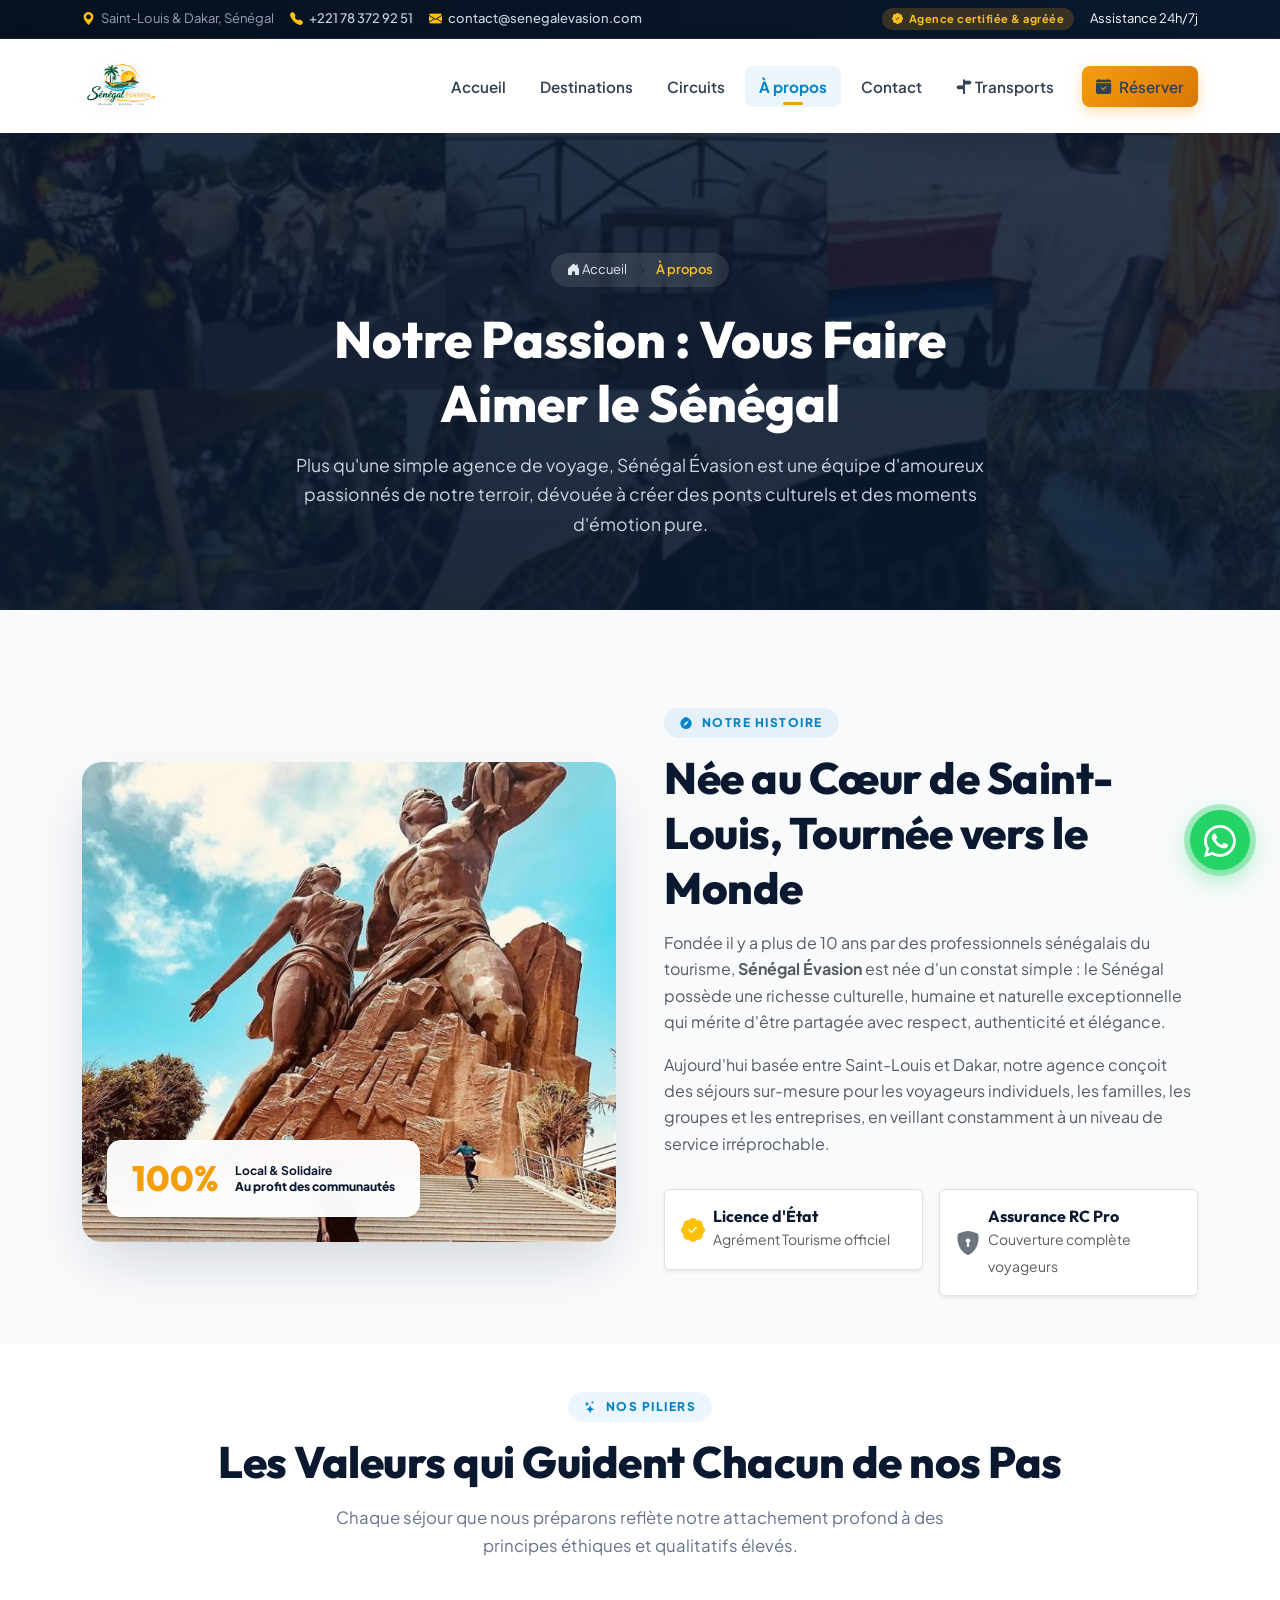
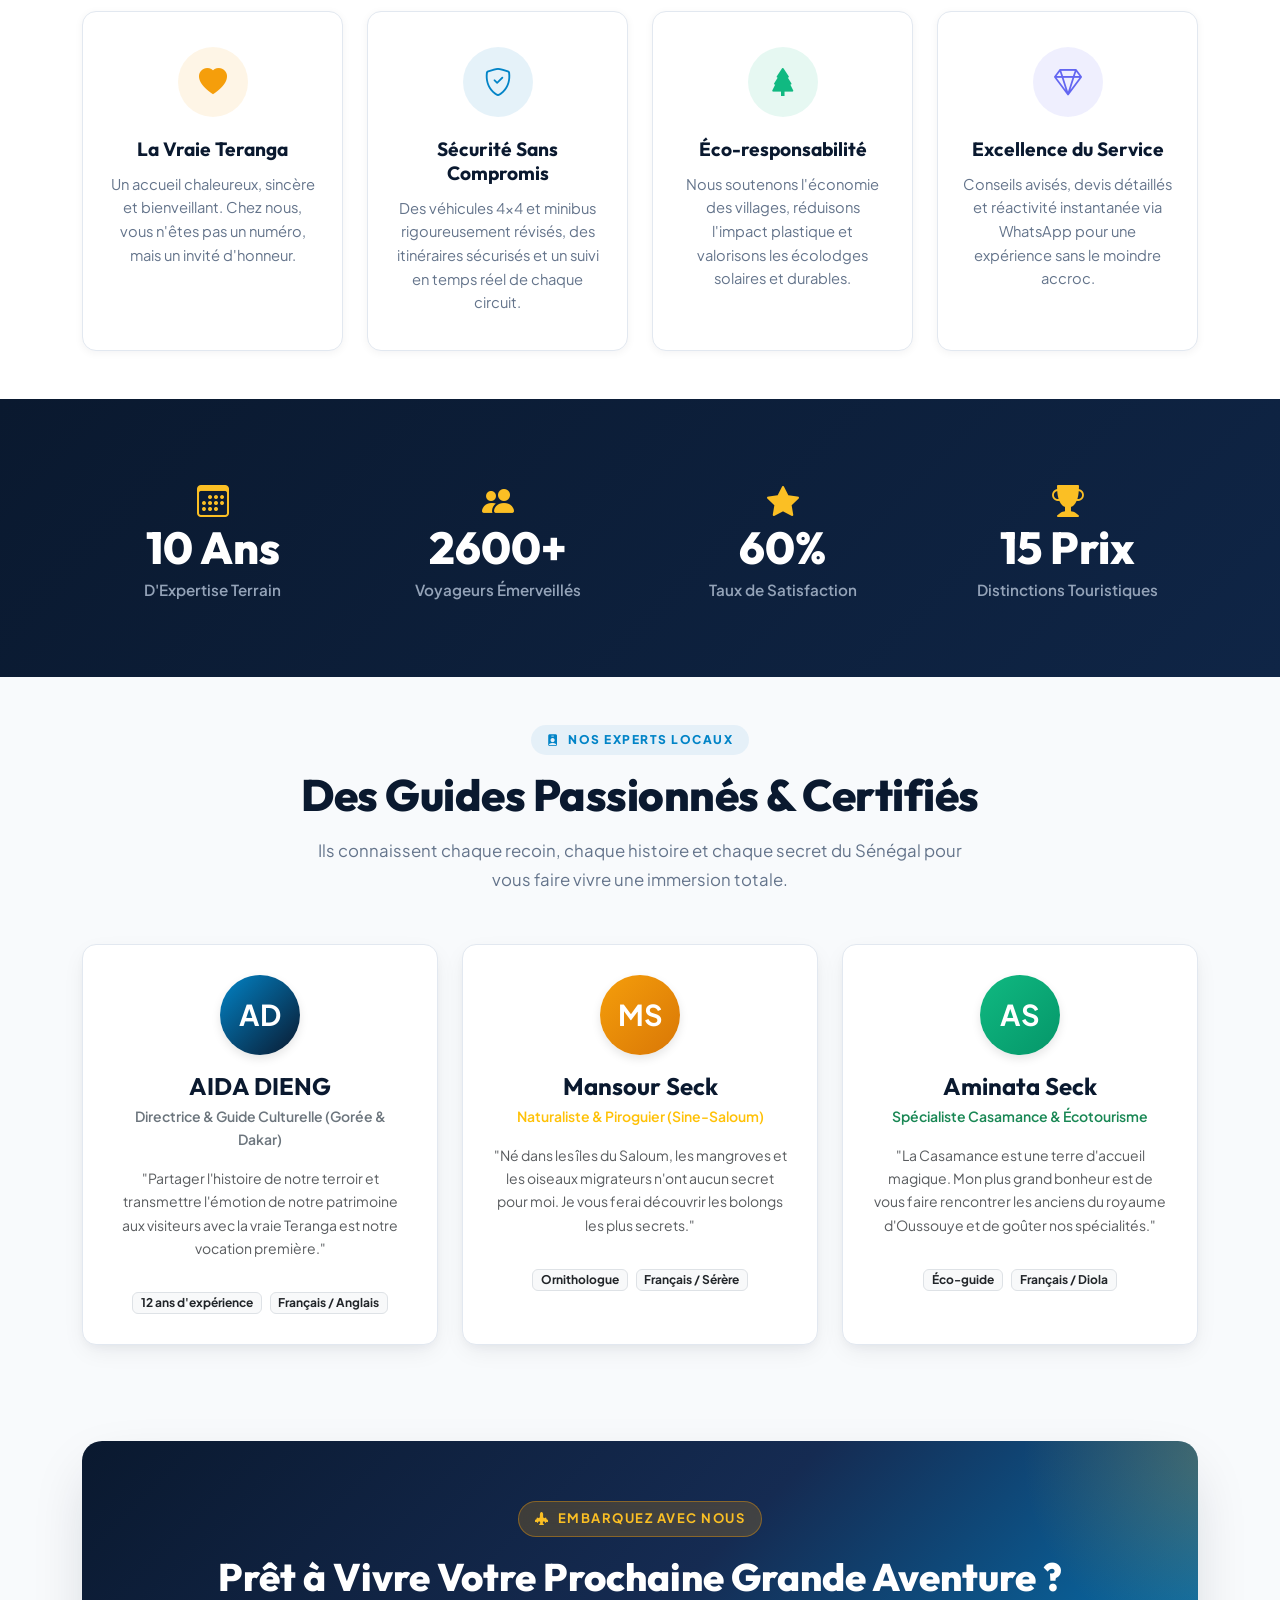
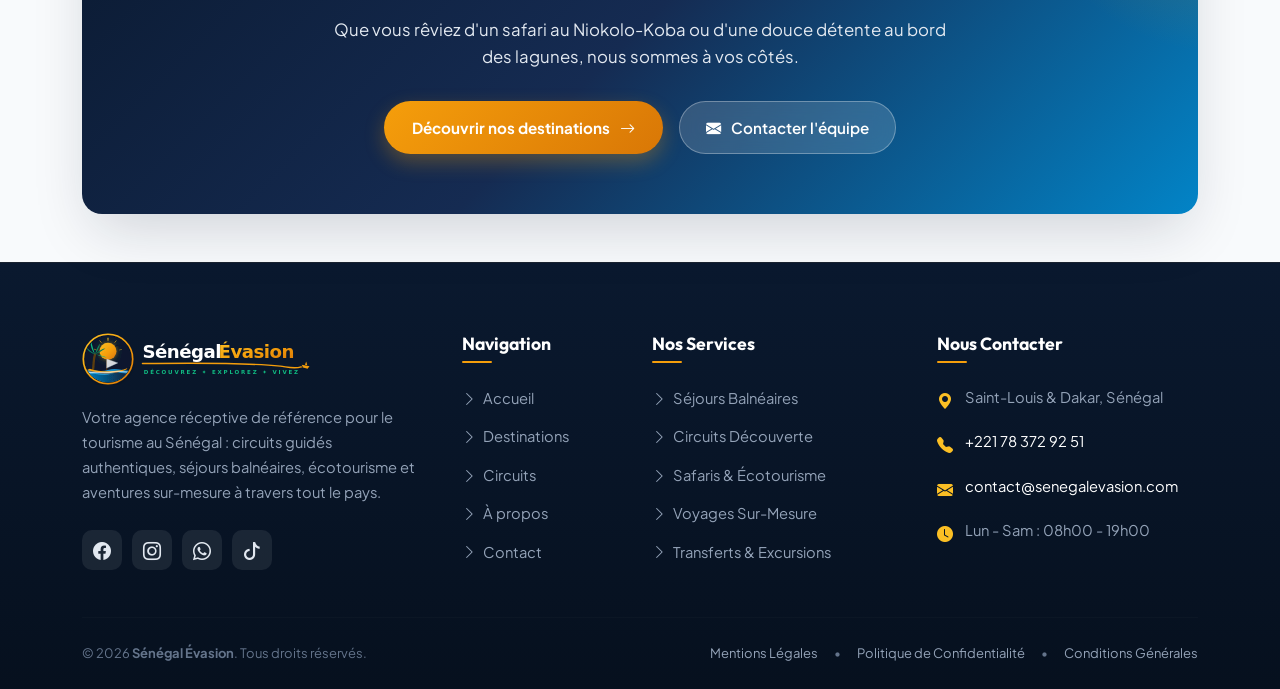
==== commit f065d47a: "Add files via upload" ====
--- a/pages/apropos.html
+++ b/pages/apropos.html
@@ -18,6 +18,9 @@
     <link rel="preconnect" href="https://fonts.gstatic.com" crossorigin>
     <link href="https://fonts.googleapis.com/css2?family=Outfit:wght@400;500;600;700;800&family=Plus+Jakarta+Sans:wght@300;400;500;600;700;800&display=swap" rel="stylesheet">
 
+    <!-- Favicon -->
+    <link rel="icon" type="image/png" href="../images/logo-emblem.png">
+
     <!-- Stylesheet -->
     <link rel="stylesheet" href="../css/style.css">
 </head>
@@ -48,14 +51,8 @@
     ===================================================== -->
     <nav class="navbar navbar-expand-lg sticky-top">
         <div class="container">
-            <a class="navbar-brand" href="../index.html">
-                <div class="brand-icon-wrapper">
-                    <i class="bi bi-airplane-engines-fill"></i>
-                </div>
-                <div class="brand-text">
-                    <span class="title">Sénégal Évasion</span>
-                    <span class="subtitle">L'art du voyage & évasion</span>
-                </div>
+            <a class="navbar-brand" href="../index.html" aria-label="Sénégal Évasion - Accueil">
+                <img src="../images/logo-transparent.png" alt="Sénégal Évasion - Agence de Voyage au Sénégal" class="brand-logo-full">
             </a>
 
             <button class="navbar-toggler" type="button" data-bs-toggle="collapse" data-bs-target="#mainMenu" aria-controls="mainMenu" aria-expanded="false" aria-label="Afficher le menu">
@@ -78,6 +75,9 @@
                     </li>
                     <li class="nav-item">
                         <a class="nav-link" href="contact.html">Contact</a>
+                    </li>
+                    <li class="nav-item">
+                        <a class="nav-link" href="../index.html#transports"><i class="bi bi-signpost-split-fill me-1"></i>Transports</a>
                     </li>
                     <li class="nav-item ms-lg-2 mt-2 mt-lg-0">
                         <a class="nav-link nav-btn-book" href="#reservationModal" data-bs-toggle="modal" data-bs-target="#reservationModal">
@@ -337,7 +337,7 @@
             <div class="modal-content">
                 <div class="modal-header">
                     <h5 class="modal-title" id="reservationModalLabel">
-                        <i class="bi bi-airplane-engines-fill"></i> Réserver votre Voyage
+                        <img src="../images/logo-emblem.png" alt="Logo" class="modal-logo-img"> Réserver votre Voyage
                     </h5>
                     <button type="button" class="btn-close" data-bs-dismiss="modal" aria-label="Fermer"></button>
                 </div>
@@ -435,14 +435,11 @@
         <div class="container">
             <div class="row g-4">
                 <div class="col-lg-4 col-md-6">
-                    <a href="../index.html" class="footer-brand">
-                        <div class="brand-icon-wrapper" style="width: 36px; height: 36px; font-size: 17px;">
-                            <i class="bi bi-airplane-engines-fill"></i>
-                        </div>
-                        Sénégal Évasion
+                    <a href="../index.html" class="footer-brand" aria-label="Sénégal Évasion - Accueil">
+                        <img src="../images/logo-se-new-white.svg" alt="Sénégal Évasion Logo" class="footer-logo-full">
                     </a>
                     <p class="footer-desc">
-                        Votre partenaire d'excellence pour découvrir le Sénégal et l'Afrique dans des conditions de confort et de sécurité optimales.
+                        Votre agence réceptive de référence pour le tourisme au Sénégal : circuits guidés authentiques, séjours balnéaires, écotourisme et aventures sur-mesure à travers tout le pays.
                     </p>
                     <div class="footer-social-links">
                         <a href="#" aria-label="Facebook"><i class="bi bi-facebook"></i></a>
--- a/css/style.css
+++ b/css/style.css
@@ -163,8 +163,41 @@
     color: var(--primary) !important;
     display: flex;
     align-items: center;
-    gap: 10px;
+    gap: 12px;
     letter-spacing: -0.5px;
+    text-decoration: none;
+}
+
+.brand-logo-img {
+    height: 52px;
+    width: auto;
+    max-width: 72px;
+    object-fit: contain;
+    transition: var(--transition);
+    filter: drop-shadow(0 2px 6px rgba(0, 0, 0, 0.08));
+}
+
+/* New SVG full-logo in navbar */
+.brand-logo-full {
+    height: 52px;
+    width: auto;
+    max-width: 290px;
+    object-fit: contain;
+    transition: var(--transition);
+    filter: drop-shadow(0 2px 8px rgba(0,0,0,0.10));
+}
+
+.navbar-brand:hover .brand-logo-img {
+    transform: scale(1.06) rotate(-2deg);
+}
+
+.navbar-brand:hover .brand-logo-full {
+    transform: scale(1.04);
+    filter: drop-shadow(0 4px 12px rgba(245,158,11,0.25));
+}
+
+.brand-accent {
+    color: var(--accent);
 }
 
 .brand-icon-wrapper {
@@ -188,21 +221,25 @@
 .brand-text {
     display: flex;
     flex-direction: column;
-    line-height: 1;
+    line-height: 1.15;
 }
 
 .brand-text .title {
     font-size: 1.35rem;
     font-weight: 800;
     color: var(--primary);
+    display: inline-flex;
+    align-items: center;
+    gap: 4px;
 }
 
 .brand-text .subtitle {
-    font-size: 10px;
+    font-size: 9.5px;
     font-weight: 700;
     color: var(--accent);
-    letter-spacing: 1.8px;
+    letter-spacing: 1.4px;
     text-transform: uppercase;
+    margin-top: 2px;
 }
 
 .navbar-nav {
@@ -1406,8 +1443,57 @@
     color: var(--white) !important;
     display: inline-flex;
     align-items: center;
-    gap: 10px;
+    gap: 12px;
     margin-bottom: 20px;
+    text-decoration: none;
+}
+
+.footer-logo-img {
+    height: 48px;
+    width: auto;
+    max-width: 65px;
+    object-fit: contain;
+    background: rgba(255, 255, 255, 0.08);
+    padding: 3px;
+    border-radius: 10px;
+    border: 1px solid rgba(255, 255, 255, 0.12);
+    transition: var(--transition);
+}
+
+.footer-brand:hover .footer-logo-img {
+    transform: scale(1.05);
+    background: rgba(255, 255, 255, 0.15);
+}
+
+.footer-brand .brand-text {
+    display: flex;
+    flex-direction: column;
+    line-height: 1.15;
+}
+
+.footer-brand .brand-text .title {
+    color: var(--white);
+    font-size: 1.35rem;
+    font-weight: 800;
+}
+
+.footer-brand .brand-text .subtitle {
+    font-size: 9.5px;
+    font-weight: 700;
+    color: var(--accent);
+    letter-spacing: 1.4px;
+    text-transform: uppercase;
+    margin-top: 2px;
+}
+
+.modal-logo-img {
+    height: 36px;
+    width: auto;
+    max-width: 200px;
+    margin-right: 10px;
+    vertical-align: middle;
+    object-fit: contain;
+    filter: brightness(0) invert(1);
 }
 
 .footer-desc {
@@ -1663,4 +1749,79 @@
         width: 100%;
         text-align: center;
     }
+}
+
+/* ==========================================================================
+   23. MOYENS DE TRANSPORT SECTION & BOOKING FORM
+   ========================================================================== */
+.transport-section {
+    background-color: var(--gray-bg);
+    position: relative;
+}
+
+.transport-card {
+    background: var(--white);
+    border-radius: var(--radius-md);
+    overflow: hidden;
+    border: 1px solid #E2E8F0;
+    box-shadow: var(--shadow-md);
+    transition: var(--transition);
+    display: flex;
+    flex-direction: column;
+    height: 100%;
+}
+
+.transport-card:hover {
+    transform: translateY(-8px);
+    box-shadow: var(--shadow-xl);
+    border-color: rgba(2, 132, 199, 0.3);
+}
+
+.transport-card .card-media-wrapper {
+    position: relative;
+    height: 230px;
+    overflow: hidden;
+}
+
+.transport-card .card-media-wrapper img {
+    width: 100%;
+    height: 100%;
+    object-fit: cover;
+    object-position: center;
+    transition: transform 0.6s cubic-bezier(0.16, 1, 0.3, 1);
+}
+
+.transport-card:hover .card-media-wrapper img {
+    transform: scale(1.06);
+}
+
+.transport-booking-card {
+    background: var(--white);
+    border-radius: var(--radius-lg);
+    border: 1px solid #E2E8F0;
+    box-shadow: var(--shadow-lg);
+    position: relative;
+    overflow: hidden;
+}
+
+.transport-booking-card::before {
+    content: '';
+    position: absolute;
+    top: 0;
+    left: 0;
+    right: 0;
+    height: 5px;
+    background: linear-gradient(90deg, var(--secondary) 0%, var(--accent) 50%, var(--emerald) 100%);
+}
+
+.footer-logo-full {
+    height: 52px;
+    width: auto;
+    max-width: 260px;
+    object-fit: contain;
+    transition: var(--transition);
+}
+
+.footer-brand:hover .footer-logo-full {
+    transform: scale(1.04);
 }
